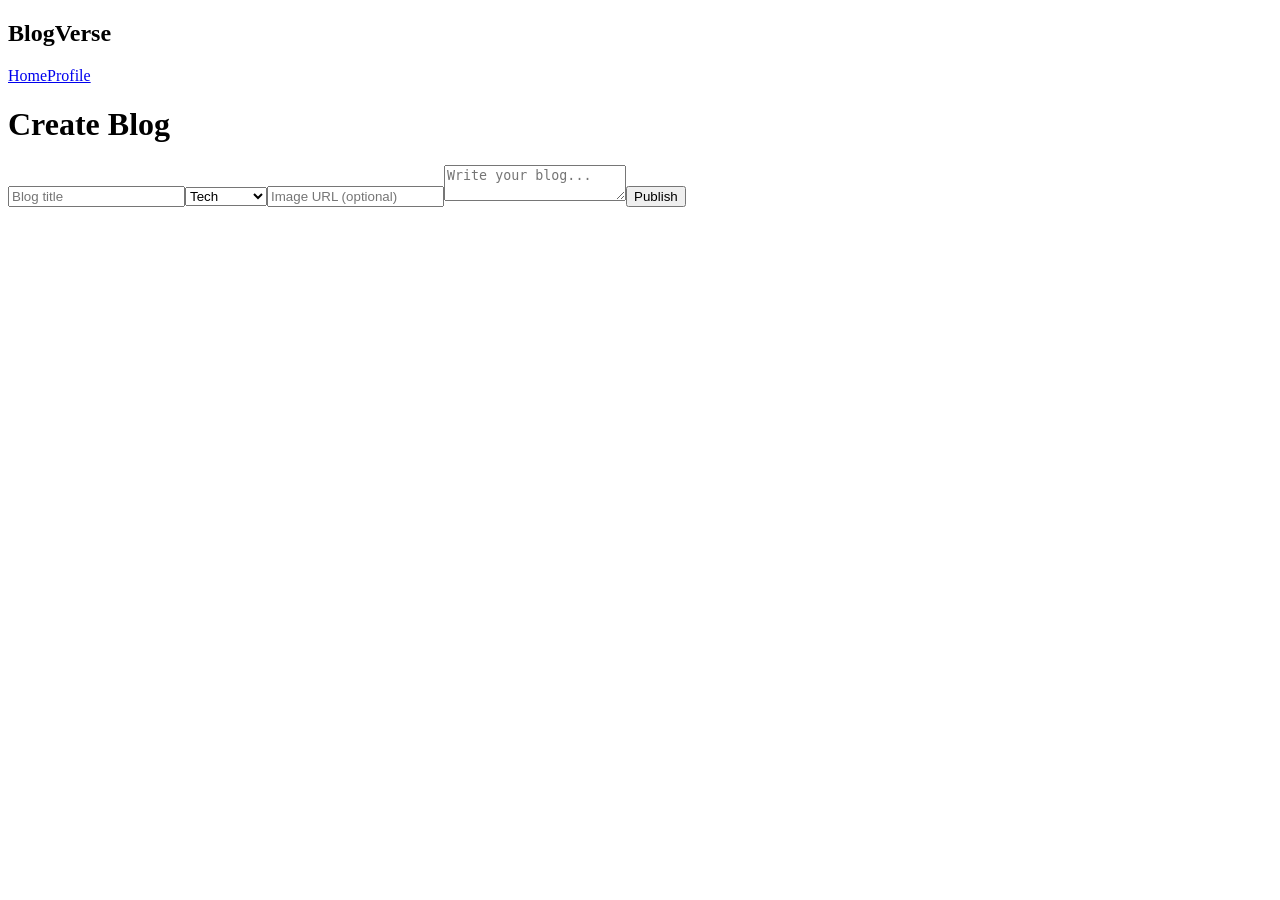
==== create-post.html @ ad065ea3 "Add files via upload" ====
<!DOCTYPE html><html><head><meta name="viewport" content="width=device-width, initial-scale=1.0"><title>Create Post</title><link rel="stylesheet" href="css/style.css"></head><body><nav><h2>BlogVerse</h2><div><a href="index.html">Home</a><a href="profile.html">Profile</a></div></nav><main class="card form"><h1 id="formTitle">Create Blog</h1><input id="title" placeholder="Blog title"><select id="category"><option>Tech</option><option>Education</option><option>Travel</option><option>Life</option></select><input id="image" placeholder="Image URL (optional)"><textarea id="content" placeholder="Write your blog..."></textarea><button onclick="savePost()">Publish</button></main><script src="js/app.js"></script><script src="js/editor.js"></script></body></html>
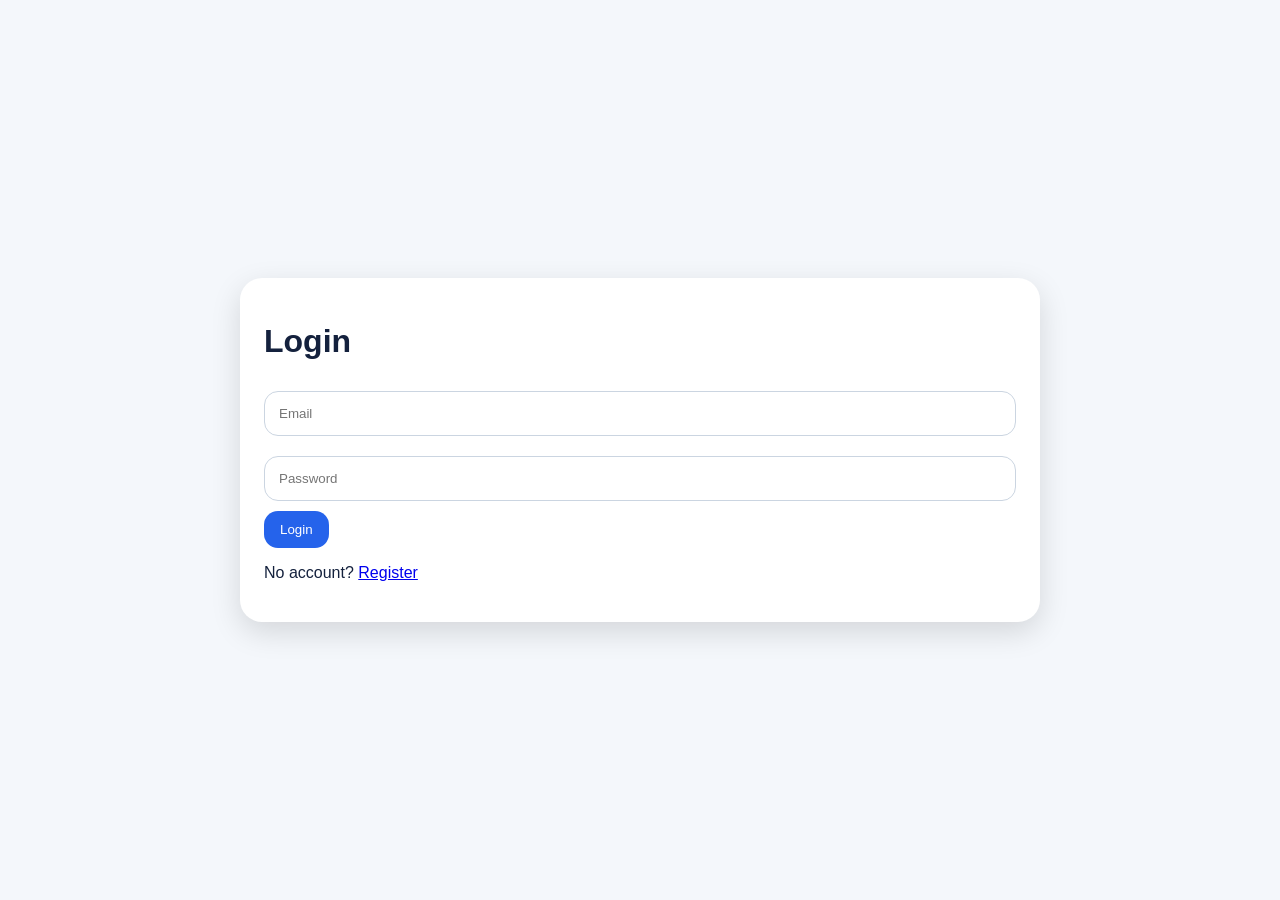
==== commit 1f3c7297: "Update create-post.html" ====
--- a/create-post.html
+++ b/create-post.html
@@ -1 +1 @@
-<!DOCTYPE html><html><head><meta name="viewport" content="width=device-width, initial-scale=1.0"><title>Create Post</title><link rel="stylesheet" href="css/style.css"></head><body><nav><h2>BlogVerse</h2><div><a href="index.html">Home</a><a href="profile.html">Profile</a></div></nav><main class="card form"><h1 id="formTitle">Create Blog</h1><input id="title" placeholder="Blog title"><select id="category"><option>Tech</option><option>Education</option><option>Travel</option><option>Life</option></select><input id="image" placeholder="Image URL (optional)"><textarea id="content" placeholder="Write your blog..."></textarea><button onclick="savePost()">Publish</button></main><script src="js/app.js"></script><script src="js/editor.js"></script></body></html>
+<!DOCTYPE html><html><head><meta name="viewport" content="width=device-width, initial-scale=1.0"><title>Create Post</title><link rel="stylesheet" href="style.css"></head><body><nav><h2>BlogVerse</h2><div><a href="index.html">Home</a><a href="profile.html">Profile</a></div></nav><main class="card form"><h1 id="formTitle">Create Blog</h1><input id="title" placeholder="Blog title"><select id="category"><option>Tech</option><option>Education</option><option>Travel</option><option>Life</option></select><input id="image" placeholder="Image URL (optional)"><textarea id="content" placeholder="Write your blog..."></textarea><button onclick="savePost()">Publish</button></main><script src="app.js"></script><script src="editor.js"></script></body></html>
--- a/style.css
+++ b/style.css
@@ -0,0 +1 @@
+*{box-sizing:border-box}body{margin:0;font-family:Arial, sans-serif;background:#f4f7fb;color:#14213d}body.dark{background:#07111f;color:#f8fafc}nav{display:flex;justify-content:space-between;align-items:center;padding:18px 7%;background:#fff;box-shadow:0 5px 20px #0001;position:sticky;top:0;z-index:10}body.dark nav,body.dark .card,body.dark .post{background:#0f172a;color:#fff}nav a,nav button{margin-left:12px;text-decoration:none;border:0;background:#2563eb;color:#fff;padding:9px 14px;border-radius:20px;cursor:pointer}.hero{text-align:center;padding:55px 7%;background:linear-gradient(135deg,#2563eb,#06b6d4);color:white}.hero h1{font-size:42px}.hero input,.hero select{padding:13px;border:0;border-radius:14px;margin:8px;width:min(350px,90%)}.grid{display:grid;grid-template-columns:repeat(auto-fit,minmax(260px,1fr));gap:22px;padding:35px 7%}.card,.post{background:white;border-radius:22px;padding:24px;box-shadow:0 10px 30px #0002}.post img{width:100%;height:170px;object-fit:cover;border-radius:16px}.tag{display:inline-block;background:#dbeafe;color:#1d4ed8;padding:6px 10px;border-radius:12px;font-size:13px}.actions{display:flex;gap:8px;flex-wrap:wrap;margin-top:15px}button{background:#2563eb;color:white;border:0;padding:11px 16px;border-radius:14px;cursor:pointer}button.danger{background:#ef4444}.auth{display:grid;place-items:center;min-height:100vh}.auth-card,.form,.post-page,.profile{max-width:800px;margin:35px auto;width:90%}input,textarea,select{width:100%;padding:14px;margin:10px 0;border:1px solid #cbd5e1;border-radius:14px}textarea{min-height:160px}.comment{background:#eef2ff;padding:12px;border-radius:14px;margin:10px 0}body.dark .comment{background:#1e293b}@media(max-width:650px){nav{flex-direction:column;gap:12px}.hero h1{font-size:30px}}
